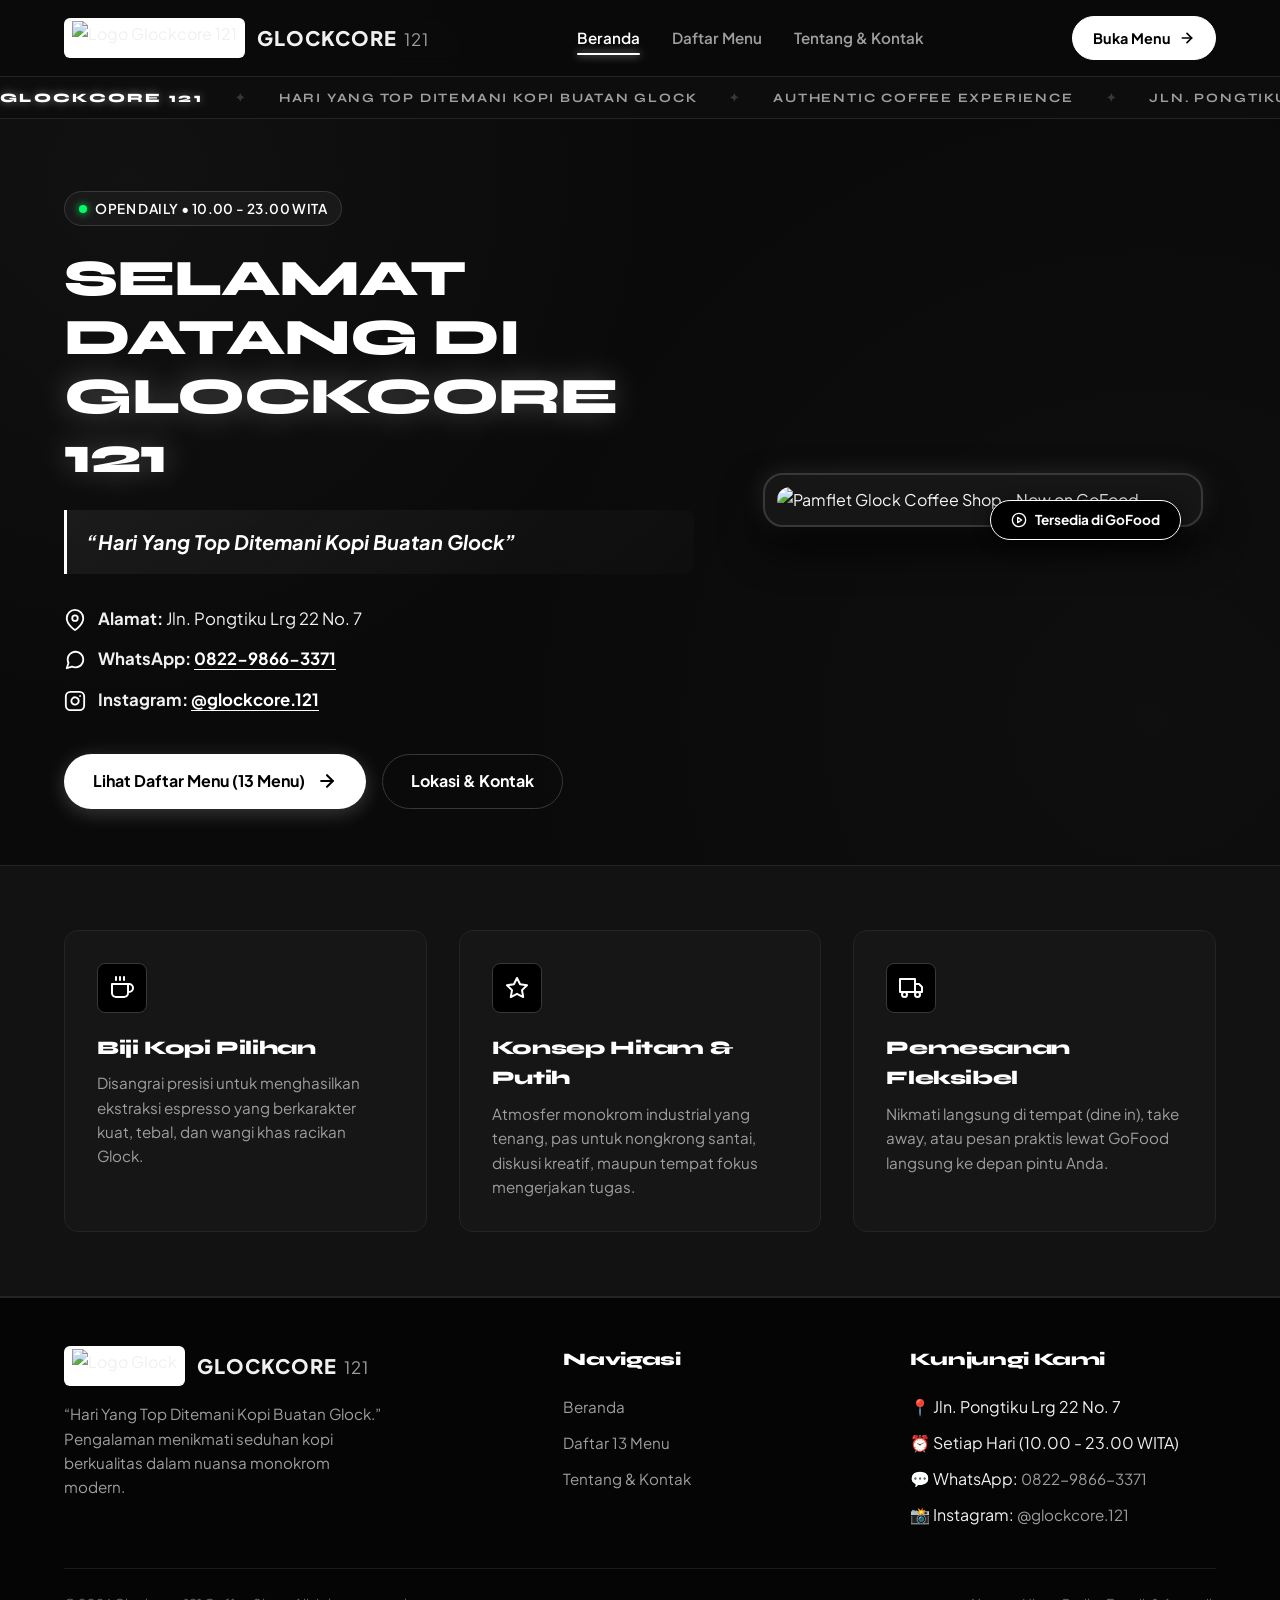
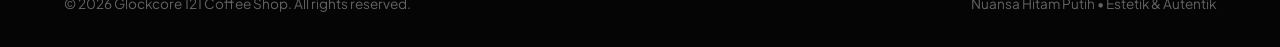
==== index.html @ 9e1b72fa "Ubah pesanan ke WhatsApp 082298663371 dan tambahkan fitur keranjang belanja interaktif" ====
<!DOCTYPE html>
<html lang="id">
<head>
  <meta charset="UTF-8">
  <meta name="viewport" content="width=device-width, initial-scale=1.0">
  <meta name="description" content="Glockcore 121 - Coffee Shop bernuansa hitam putih modern di Jln. Pongtiku Lrg 22 No. 7. Hari Yang Top Ditemani Kopi Buatan Glock.">
  <title>Glockcore 121 | Authentic Coffee Experience</title>
  <link rel="icon" type="image/jpeg" href="logo.jpeg">
  <link rel="stylesheet" href="style.css">
</head>
<body>

  <!-- Navigation Bar -->
  <header class="navbar">
    <div class="container nav-container">
      <a href="index.html" class="brand-wrapper">
        <img src="logo.jpeg" alt="Logo Glockcore 121" class="brand-logo">
        <span class="brand-title">GLOCKCORE <span>121</span></span>
      </a>

      <button class="mobile-toggle" aria-label="Toggle navigasi">☰</button>

      <ul class="nav-links">
        <li><a href="index.html" class="nav-link active">Beranda</a></li>
        <li><a href="menu.html" class="nav-link">Daftar Menu</a></li>
        <li><a href="contact.html" class="nav-link">Tentang & Kontak</a></li>
      </ul>

      <a href="menu.html" class="nav-cta">
        <span>Buka Menu</span>
        <svg width="16" height="16" viewBox="0 0 24 24" fill="none" stroke="currentColor" stroke-width="2.5" stroke-linecap="round" stroke-linejoin="round">
          <line x1="5" y1="12" x2="19" y2="12"></line>
          <polyline points="12 5 19 12 12 19"></polyline>
        </svg>
      </a>
    </div>
  </header>

  <!-- Running Ticker / Marquee Tulisan Berjalan Glockcore 121 -->
  <div class="marquee-banner" aria-label="Running Text Glockcore 121">
    <div class="marquee-track">
      <div class="marquee-group">
        <span class="marquee-brand">GLOCKCORE 121</span>
        <span class="marquee-dot">✦</span>
        <span>HARI YANG TOP DITEMANI KOPI BUATAN GLOCK</span>
        <span class="marquee-dot">✦</span>
        <span>AUTHENTIC COFFEE EXPERIENCE</span>
        <span class="marquee-dot">✦</span>
        <span>JLN. PONGTIKU LRG 22 NO. 7</span>
        <span class="marquee-dot">✦</span>
        <span class="marquee-brand">GLOCKCORE 121</span>
        <span class="marquee-dot">✦</span>
        <span>OPEN DAILY 10.00 - 23.00 WITA</span>
        <span class="marquee-dot">✦</span>
        <span>13 PILIHAN MENU ISTIMEWA</span>
        <span class="marquee-dot">✦</span>
        <span>ORDER VIA WHATSAPP 0822-9866-3371</span>
        <span class="marquee-dot">✦</span>
      </div>
      <div class="marquee-group" aria-hidden="true">
        <span class="marquee-brand">GLOCKCORE 121</span>
        <span class="marquee-dot">✦</span>
        <span>HARI YANG TOP DITEMANI KOPI BUATAN GLOCK</span>
        <span class="marquee-dot">✦</span>
        <span>ORDER VIA WHATSAPP 0822-9866-3371</span>
        <span class="marquee-dot">✦</span>
        <span>AUTHENTIC COFFEE EXPERIENCE</span>
        <span class="marquee-dot">✦</span>
        <span>JLN. PONGTIKU LRG 22 NO. 7</span>
        <span class="marquee-dot">✦</span>
        <span class="marquee-brand">GLOCKCORE 121</span>
        <span class="marquee-dot">✦</span>
        <span>OPEN DAILY 10.00 - 23.00 WITA</span>
        <span class="marquee-dot">✦</span>
        <span>13 PILIHAN MENU ISTIMEWA</span>
        <span class="marquee-dot">✦</span>
        <span>ORDER VIA WHATSAPP 0822-9866-3371</span>
        <span class="marquee-dot">✦</span>
      </div>
    </div>
  </div>

  <!-- Main Hero Section -->
  <main>
    <section class="hero">
      <div class="container hero-grid">
        
        <!-- Sisi Kiri: Sambutan, Slogan, Alamat, Kontak & Tombol ke Halaman 2 -->
        <div class="hero-content">
          <div class="badge-tag">
            <span class="dot"></span>
            <span>OPEN DAILY • 10.00 - 23.00 WITA</span>
          </div>

          <h1 class="hero-title">
            Selamat Datang di <br>
            <span class="highlight">GLOCKCORE 121</span>
          </h1>

          <div class="hero-slogan-box">
            <p class="hero-slogan">“Hari Yang Top Ditemani Kopi Buatan Glock”</p>
          </div>

          <div class="hero-meta">
            <!-- Alamat Glockcore 121 -->
            <div class="meta-item">
              <svg width="22" height="22" viewBox="0 0 24 24" fill="none" stroke="currentColor" stroke-width="2" stroke-linecap="round" stroke-linejoin="round">
                <path d="M21 10c0 7-9 13-9 13s-9-6-9-13a9 9 0 0 1 18 0z"></path>
                <circle cx="12" cy="10" r="3"></circle>
              </svg>
              <span><strong>Alamat:</strong> Jln. Pongtiku Lrg 22 No. 7</span>
            </div>

            <!-- WhatsApp Glockcore 121 -->
            <div class="meta-item">
              <svg width="22" height="22" viewBox="0 0 24 24" fill="none" stroke="currentColor" stroke-width="2" stroke-linecap="round" stroke-linejoin="round">
                <path d="M21 11.5a8.38 8.38 0 0 1-.9 3.8 8.5 8.5 0 0 1-7.6 4.7 8.38 8.38 0 0 1-3.8-.9L3 21l1.9-5.7a8.38 8.38 0 0 1-.9-3.8 8.5 8.5 0 0 1 4.7-7.6 8.38 8.38 0 0 1 3.8-.9h.5a8.48 8.48 0 0 1 8 8v.5z"></path>
              </svg>
              <span><strong>WhatsApp:</strong> <a href="https://wa.me/6282298663371" target="_blank" rel="noopener noreferrer" class="ig-link">0822-9866-3371</a></span>
            </div>

            <!-- Instagram Glockcore 121 -->
            <div class="meta-item">
              <svg width="22" height="22" viewBox="0 0 24 24" fill="none" stroke="currentColor" stroke-width="2" stroke-linecap="round" stroke-linejoin="round">
                <rect x="2" y="2" width="20" height="20" rx="5" ry="5"></rect>
                <path d="M16 11.37A4 4 0 1 1 12.63 8 4 4 0 0 1 16 11.37z"></path>
                <line x1="17.5" y1="6.5" x2="17.51" y2="6.5"></line>
              </svg>
              <span><strong>Instagram:</strong> <a href="https://www.instagram.com/glockcore.121" target="_blank" rel="noopener noreferrer" class="ig-link">@glockcore.121</a></span>
            </div>
          </div>

          <!-- Tombol Navigasi Langsung ke Halaman Kedua -->
          <div class="hero-actions">
            <a href="menu.html" class="btn btn-primary">
              <span>Lihat Daftar Menu (13 Menu)</span>
              <svg class="btn-icon" viewBox="0 0 24 24" fill="none" stroke="currentColor" stroke-width="2.5" stroke-linecap="round" stroke-linejoin="round">
                <line x1="5" y1="12" x2="19" y2="12"></line>
                <polyline points="12 5 19 12 12 19"></polyline>
              </svg>
            </a>

            <a href="contact.html" class="btn btn-outline">
              <span>Lokasi & Kontak</span>
            </a>
          </div>
        </div>

        <!-- Sisi Kanan: Pamflet Glock Coffee -->
        <div class="pamphlet-wrapper">
          <div class="pamphlet-frame">
            <img src="pamflet.jpeg" alt="Pamflet Glock Coffee Shop - Now on GoFood" class="pamphlet-img">
            <div class="pamphlet-badge">
              <svg width="16" height="16" viewBox="0 0 24 24" fill="none" stroke="currentColor" stroke-width="2" stroke-linecap="round" stroke-linejoin="round">
                <circle cx="12" cy="12" r="10"></circle>
                <polygon points="10 8 16 12 10 16 10 8"></polygon>
              </svg>
              <span>Tersedia di GoFood</span>
            </div>
          </div>
        </div>

      </div>
    </section>

    <!-- Section Keunggulan / Filosofi Singkat -->
    <section class="features-section">
      <div class="container">
        <div class="features-grid">
          
          <div class="feature-card">
            <div class="feature-icon">
              <svg width="24" height="24" viewBox="0 0 24 24" fill="none" stroke="currentColor" stroke-width="2" stroke-linecap="round" stroke-linejoin="round">
                <path d="M18 8h1a4 4 0 0 1 0 8h-1"></path>
                <path d="M2 8h16v9a4 4 0 0 1-4 4H6a4 4 0 0 1-4-4V8z"></path>
                <line x1="6" y1="1" x2="6" y2="4"></line>
                <line x1="10" y1="1" x2="10" y2="4"></line>
                <line x1="14" y1="1" x2="14" y2="4"></line>
              </svg>
            </div>
            <h3 class="feature-title">Biji Kopi Pilihan</h3>
            <p class="feature-desc">Disangrai presisi untuk menghasilkan ekstraksi espresso yang berkarakter kuat, tebal, dan wangi khas racikan Glock.</p>
          </div>

          <div class="feature-card">
            <div class="feature-icon">
              <svg width="24" height="24" viewBox="0 0 24 24" fill="none" stroke="currentColor" stroke-width="2" stroke-linecap="round" stroke-linejoin="round">
                <polygon points="12 2 15.09 8.26 22 9.27 17 14.14 18.18 21.02 12 17.77 5.82 21.02 7 14.14 2 9.27 8.91 8.26 12 2"></polygon>
              </svg>
            </div>
            <h3 class="feature-title">Konsep Hitam & Putih</h3>
            <p class="feature-desc">Atmosfer monokrom industrial yang tenang, pas untuk nongkrong santai, diskusi kreatif, maupun tempat fokus mengerjakan tugas.</p>
          </div>

          <div class="feature-card">
            <div class="feature-icon">
              <svg width="24" height="24" viewBox="0 0 24 24" fill="none" stroke="currentColor" stroke-width="2" stroke-linecap="round" stroke-linejoin="round">
                <rect x="1" y="3" width="15" height="13"></rect>
                <polygon points="16 8 20 8 23 11 23 16 16 16 16 8"></polygon>
                <circle cx="5.5" cy="18.5" r="2.5"></circle>
                <circle cx="18.5" cy="18.5" r="2.5"></circle>
              </svg>
            </div>
            <h3 class="feature-title">Pemesanan Fleksibel</h3>
            <p class="feature-desc">Nikmati langsung di tempat (dine in), take away, atau pesan praktis lewat GoFood langsung ke depan pintu Anda.</p>
          </div>

        </div>
      </div>
    </section>
  </main>

  <!-- Footer -->
  <footer class="footer">
    <div class="container">
      <div class="footer-top">
        <div class="footer-brand">
          <div class="brand-wrapper">
            <img src="logo.jpeg" alt="Logo Glock" class="brand-logo">
            <span class="brand-title">GLOCKCORE <span>121</span></span>
          </div>
          <p>“Hari Yang Top Ditemani Kopi Buatan Glock.” Pengalaman menikmati seduhan kopi berkualitas dalam nuansa monokrom modern.</p>
        </div>

        <div class="footer-col">
          <h4>Navigasi</h4>
          <ul>
            <li><a href="index.html">Beranda</a></li>
            <li><a href="menu.html">Daftar 13 Menu</a></li>
            <li><a href="contact.html">Tentang & Kontak</a></li>
          </ul>
        </div>

        <div class="footer-col">
          <h4>Kunjungi Kami</h4>
          <ul>
            <li>📍 Jln. Pongtiku Lrg 22 No. 7</li>
            <li>⏰ Setiap Hari (10.00 - 23.00 WITA)</li>
            <li>💬 WhatsApp: <a href="https://wa.me/6282298663371" target="_blank" rel="noopener noreferrer">0822-9866-3371</a></li>
            <li>📸 Instagram: <a href="https://www.instagram.com/glockcore.121" target="_blank" rel="noopener noreferrer">@glockcore.121</a></li>
          </ul>
        </div>
      </div>

      <div class="footer-bottom">
        <p>&copy; 2026 Glockcore 121 Coffee Shop. All rights reserved.</p>
        <p>Nuansa Hitam Putih • Estetik & Autentik</p>
      </div>
    </div>
  </footer>

  <!-- jQuery (CDN & Local Fallback) -->
  <script src="https://code.jquery.com/jquery-3.7.1.min.js"></script>
  <script>window.jQuery || document.write('<script src="jquery-3.7.1.min.js"><\/script>')</script>

  <!-- Main Custom Script -->
  <script src="script.js"></script>
</body>
</html>
---- style.css ----
/* =========================================================
   GLOCKCORE 121 - COFFEE SHOP
   Theme: Modern Black & White / Minimalist Streetwear Cafe
   ========================================================= */

@import url('https://fonts.googleapis.com/css2?family=Plus+Jakarta+Sans:wght@300;400;500;600;700;800&family=Syne:wght@700;800&display=swap');

:root {
  --bg-main: #0a0a0a;
  --bg-surface: #121212;
  --bg-card: #161616;
  --bg-card-hover: #1c1c1c;
  --border-subtle: #242424;
  --border-strong: #383838;
  --border-light: #ffffff;
  
  --text-pure: #ffffff;
  --text-high: #f0f0f0;
  --text-muted: #9e9e9e;
  --text-subtle: #636363;
  
  --white: #ffffff;
  --black: #000000;
  
  --font-display: 'Syne', sans-serif;
  --font-body: 'Plus Jakarta Sans', sans-serif;
  
  --radius-sm: 8px;
  --radius-md: 14px;
  --radius-lg: 20px;
  --radius-full: 9999px;
  
  --shadow-card: 0 10px 30px rgba(0, 0, 0, 0.6);
  --shadow-glow: 0 0 25px rgba(255, 255, 255, 0.12);
  --transition: all 0.3s cubic-bezier(0.16, 1, 0.3, 1);
}

/* Base Reset */
*, *::before, *::after {
  margin: 0;
  padding: 0;
  box-sizing: border-box;
}

html {
  scroll-behavior: smooth;
  font-size: 16px;
}

body {
  font-family: var(--font-body);
  background-color: var(--bg-main);
  color: var(--text-high);
  line-height: 1.6;
  overflow-x: hidden;
  background-image: 
    radial-gradient(circle at 10% 20%, rgba(255, 255, 255, 0.03) 0%, transparent 40%),
    radial-gradient(circle at 90% 80%, rgba(255, 255, 255, 0.02) 0%, transparent 50%);
  background-attachment: fixed;
  min-height: 100vh;
  display: flex;
  flex-direction: column;
}

/* Typography */
h1, h2, h3, h4, .brand-text {
  font-family: var(--font-display);
  font-weight: 800;
  letter-spacing: -0.02em;
  color: var(--text-pure);
}

a {
  color: inherit;
  text-decoration: none;
  transition: var(--transition);
}

img {
  max-width: 100%;
  height: auto;
  display: block;
}

/* Custom Scrollbar */
::-webkit-scrollbar {
  width: 8px;
}
::-webkit-scrollbar-track {
  background: var(--bg-main);
}
::-webkit-scrollbar-thumb {
  background: #333333;
  border-radius: 4px;
}
::-webkit-scrollbar-thumb:hover {
  background: #555555;
}

/* Layout Utilities */
.container {
  width: 100%;
  max-width: 1200px;
  margin: 0 auto;
  padding: 0 1.5rem;
}

/* Navigation Bar */
.navbar {
  position: sticky;
  top: 0;
  z-index: 1000;
  background: rgba(10, 10, 10, 0.92);
  backdrop-filter: blur(12px);
  -webkit-backdrop-filter: blur(12px);
  border-bottom: 1px solid var(--border-subtle);
  padding: 1rem 0;
  transition: var(--transition);
}

.navbar .nav-container {
  display: flex;
  align-items: center;
  justify-content: space-between;
}

.brand-wrapper {
  display: flex;
  align-items: center;
  gap: 0.75rem;
}

.brand-logo {
  height: 40px;
  width: auto;
  object-fit: contain;
  border-radius: 6px;
  background: #ffffff;
  padding: 3px 8px;
}

.brand-title {
  font-size: 1.25rem;
  font-weight: 800;
  letter-spacing: 0.05em;
  text-transform: uppercase;
}

.brand-title span {
  color: var(--text-muted);
  font-weight: 400;
  font-size: 0.85em;
  margin-left: 2px;
}

.nav-links {
  display: flex;
  align-items: center;
  gap: 2rem;
  list-style: none;
}

.nav-link {
  font-size: 0.95rem;
  font-weight: 600;
  color: var(--text-muted);
  position: relative;
  padding: 0.5rem 0;
}

.nav-link:hover,
.nav-link.active {
  color: var(--text-pure);
}

.nav-link.active::after,
.nav-link:hover::after {
  content: '';
  position: absolute;
  bottom: 0;
  left: 0;
  width: 100%;
  height: 2px;
  background: var(--white);
  border-radius: 2px;
  box-shadow: 0 0 8px rgba(255, 255, 255, 0.8);
}

.nav-cta {
  display: inline-flex;
  align-items: center;
  gap: 0.5rem;
  padding: 0.6rem 1.25rem;
  background: var(--white);
  color: var(--black);
  border-radius: var(--radius-full);
  font-weight: 700;
  font-size: 0.9rem;
  border: 1px solid var(--white);
  transition: var(--transition);
}

.nav-cta:hover {
  background: transparent;
  color: var(--white);
  box-shadow: var(--shadow-glow);
}

/* Mobile Toggle */
.mobile-toggle {
  display: none;
  background: transparent;
  border: 1px solid var(--border-strong);
  color: var(--white);
  font-size: 1.4rem;
  cursor: pointer;
  padding: 0.4rem 0.75rem;
  border-radius: var(--radius-sm);
  transition: var(--transition);
}

.mobile-toggle:hover {
  border-color: var(--white);
}

/* =========================================================
   TICKER / MARQUEE BANNER (Running Text Glockcore 121)
   ========================================================= */
.marquee-banner {
  width: 100%;
  overflow: hidden;
  background: #0d0d0d;
  border-bottom: 1px solid var(--border-subtle);
  padding: 0.65rem 0;
  user-select: none;
  position: relative;
  z-index: 50;
}

.marquee-track {
  display: flex;
  width: max-content;
  will-change: transform;
  animation: marqueeScroll 30s linear infinite;
}

.marquee-banner:hover .marquee-track {
  animation-play-state: paused;
}

.marquee-group {
  display: flex;
  align-items: center;
  gap: 2rem;
  padding-right: 2rem;
  font-family: var(--font-display);
  font-size: 0.8rem;
  font-weight: 700;
  letter-spacing: 0.14em;
  text-transform: uppercase;
  color: var(--text-muted);
  white-space: nowrap;
}

.marquee-brand {
  color: var(--white);
  font-weight: 800;
  letter-spacing: 0.18em;
  text-shadow: 0 0 10px rgba(255, 255, 255, 0.45);
}

.marquee-dot {
  color: var(--border-strong);
  font-size: 0.75rem;
}

@keyframes marqueeScroll {
  0% {
    transform: translateX(0);
  }
  100% {
    transform: translateX(-50%);
  }
}

/* Buttons */
.btn {
  display: inline-flex;
  align-items: center;
  justify-content: center;
  gap: 0.75rem;
  font-family: var(--font-body);
  font-weight: 700;
  font-size: 1rem;
  padding: 0.85rem 1.75rem;
  border-radius: var(--radius-full);
  cursor: pointer;
  transition: var(--transition);
  border: 1px solid transparent;
  text-decoration: none;
}

.btn-primary {
  background: var(--white);
  color: var(--black);
  box-shadow: 0 4px 20px rgba(255, 255, 255, 0.2);
}

.btn-primary:hover {
  background: #eaeaea;
  transform: translateY(-2px);
  box-shadow: 0 6px 25px rgba(255, 255, 255, 0.35);
}

.btn-outline {
  background: transparent;
  color: var(--white);
  border: 1px solid var(--border-strong);
}

.btn-outline:hover {
  border-color: var(--white);
  background: rgba(255, 255, 255, 0.06);
  transform: translateY(-2px);
}

.btn-icon {
  width: 20px;
  height: 20px;
  transition: transform 0.2s ease;
}

.btn:hover .btn-icon {
  transform: translateX(4px);
}

/* Hero Section (Page 1) */
.hero {
  padding: 4.5rem 0 3.5rem;
  position: relative;
}

.hero-grid {
  display: grid;
  grid-template-columns: 1.15fr 0.85fr;
  gap: 3.5rem;
  align-items: center;
}

.hero-content {
  display: flex;
  flex-direction: column;
  gap: 1.5rem;
}

.badge-tag {
  display: inline-flex;
  align-items: center;
  gap: 0.5rem;
  background: #191919;
  border: 1px solid var(--border-strong);
  color: var(--white);
  padding: 0.35rem 0.9rem;
  border-radius: var(--radius-full);
  font-size: 0.85rem;
  font-weight: 600;
  width: fit-content;
  letter-spacing: 0.03em;
}

.badge-tag .dot {
  width: 8px;
  height: 8px;
  background: #00ff66;
  border-radius: 50%;
  box-shadow: 0 0 8px #00ff66;
  display: inline-block;
}

.hero-title {
  font-size: clamp(2.3rem, 4vw, 3.4rem);
  line-height: 1.15;
  text-transform: uppercase;
}

.hero-title .highlight {
  color: var(--white);
  display: block;
  text-shadow: 0 0 30px rgba(255, 255, 255, 0.25);
}

.hero-slogan-box {
  background: linear-gradient(135deg, rgba(255,255,255,0.06) 0%, rgba(255,255,255,0.01) 100%);
  border-left: 3px solid var(--white);
  padding: 1rem 1.25rem;
  border-radius: 0 var(--radius-sm) var(--radius-sm) 0;
}

.hero-slogan {
  font-size: 1.25rem;
  font-weight: 700;
  color: var(--white);
  font-style: italic;
}

.hero-meta {
  display: flex;
  flex-direction: column;
  gap: 0.85rem;
  padding: 0.5rem 0;
}

.meta-item {
  display: flex;
  align-items: flex-start;
  gap: 0.75rem;
  color: var(--text-high);
  font-size: 1.05rem;
}

.meta-item svg {
  flex-shrink: 0;
  margin-top: 3px;
  color: var(--white);
}

.meta-item a.ig-link {
  color: var(--white);
  font-weight: 700;
  text-decoration: underline;
  text-underline-offset: 4px;
}

.meta-item a.ig-link:hover {
  color: #c9c9c9;
}

.hero-actions {
  display: flex;
  flex-wrap: wrap;
  gap: 1rem;
  margin-top: 0.5rem;
}

/* Pamphlet Card (Right Side) */
.pamphlet-wrapper {
  position: relative;
  display: flex;
  justify-content: center;
}

.pamphlet-frame {
  position: relative;
  background: var(--bg-card);
  border: 2px solid var(--border-strong);
  border-radius: var(--radius-lg);
  padding: 0.75rem;
  box-shadow: 0 20px 40px rgba(0, 0, 0, 0.8), var(--shadow-glow);
  transition: var(--transition);
  max-width: 440px;
  width: 100%;
}

.pamphlet-frame:hover {
  border-color: var(--white);
  transform: translateY(-5px);
}

.pamphlet-img {
  width: 100%;
  height: auto;
  border-radius: calc(var(--radius-lg) - 6px);
  object-fit: cover;
  filter: contrast(1.05);
}

.pamphlet-badge {
  position: absolute;
  bottom: -15px;
  right: 20px;
  background: var(--black);
  border: 1px solid var(--white);
  color: var(--white);
  padding: 0.5rem 1.25rem;
  border-radius: var(--radius-full);
  font-size: 0.85rem;
  font-weight: 700;
  display: flex;
  align-items: center;
  gap: 0.5rem;
  box-shadow: 0 4px 15px rgba(0,0,0,0.7);
}

/* Features Highlight Section */
.features-section {
  padding: 4rem 0;
  border-top: 1px solid var(--border-subtle);
  border-bottom: 1px solid var(--border-subtle);
  background: var(--bg-surface);
}

.features-grid {
  display: grid;
  grid-template-columns: repeat(3, 1fr);
  gap: 2rem;
}

.feature-card {
  background: var(--bg-card);
  border: 1px solid var(--border-subtle);
  border-radius: var(--radius-md);
  padding: 2rem;
  transition: var(--transition);
}

.feature-card:hover {
  border-color: var(--border-strong);
  transform: translateY(-4px);
  box-shadow: var(--shadow-card);
}

.feature-icon {
  width: 50px;
  height: 50px;
  background: var(--black);
  border: 1px solid var(--border-strong);
  border-radius: var(--radius-sm);
  display: flex;
  align-items: center;
  justify-content: center;
  margin-bottom: 1.25rem;
  color: var(--white);
}

.feature-title {
  font-size: 1.2rem;
  margin-bottom: 0.5rem;
}

.feature-desc {
  color: var(--text-muted);
  font-size: 0.95rem;
}

/* =========================================================
   PAGE 2: MENU PAGE STYLES
   ========================================================= */

.page-header {
  padding: 3.5rem 0 2rem;
  text-align: center;
  background: radial-gradient(ellipse at center, rgba(255,255,255,0.05) 0%, transparent 70%);
}

.page-header-title {
  font-size: clamp(2rem, 3.5vw, 3rem);
  text-transform: uppercase;
  margin-bottom: 0.75rem;
}

.page-header-subtitle {
  color: var(--text-muted);
  font-size: 1.1rem;
  max-width: 600px;
  margin: 0 auto;
}

/* Filter Buttons */
.filter-wrapper {
  display: flex;
  justify-content: center;
  flex-wrap: wrap;
  gap: 0.75rem;
  margin: 2rem 0 3rem;
}

.filter-btn {
  background: var(--bg-surface);
  border: 1px solid var(--border-subtle);
  color: var(--text-muted);
  font-family: var(--font-body);
  font-weight: 600;
  font-size: 0.9rem;
  padding: 0.55rem 1.4rem;
  border-radius: var(--radius-full);
  cursor: pointer;
  transition: var(--transition);
}

.filter-btn:hover,
.filter-btn.active {
  background: var(--white);
  color: var(--black);
  border-color: var(--white);
  box-shadow: 0 0 15px rgba(255, 255, 255, 0.2);
}

/* Menu Grid */
.menu-grid {
  display: grid;
  grid-template-columns: repeat(auto-fill, minmax(280px, 1fr));
  gap: 2rem;
  margin-bottom: 4rem;
}

/* Individual Menu Frame (Bingkai) */
.menu-frame {
  background: var(--bg-card);
  border: 1px solid var(--border-subtle);
  border-radius: var(--radius-md);
  overflow: hidden;
  display: flex;
  flex-direction: column;
  box-shadow: var(--shadow-card);
  transition: var(--transition);
  position: relative;
}

.menu-frame:hover {
  border-color: var(--white);
  transform: translateY(-6px);
  box-shadow: 0 15px 35px rgba(0, 0, 0, 0.7), 0 0 20px rgba(255, 255, 255, 0.08);
}

.menu-img-wrap {
  width: 100%;
  height: 250px;
  overflow: hidden;
  background: #0f0f0f;
  position: relative;
  border-bottom: 1px solid var(--border-subtle);
}

.menu-img {
  width: 100%;
  height: 100%;
  object-fit: cover;
  transition: transform 0.5s ease;
}

.menu-frame:hover .menu-img {
  transform: scale(1.08);
}

.menu-category-tag {
  position: absolute;
  top: 12px;
  left: 12px;
  background: rgba(0, 0, 0, 0.85);
  backdrop-filter: blur(6px);
  border: 1px solid var(--border-strong);
  color: var(--text-pure);
  font-size: 0.75rem;
  font-weight: 700;
  text-transform: uppercase;
  letter-spacing: 0.05em;
  padding: 0.3rem 0.75rem;
  border-radius: var(--radius-full);
}

.menu-body {
  padding: 1.25rem;
  display: flex;
  flex-direction: column;
  flex-grow: 1;
}

.menu-head {
  display: flex;
  align-items: center;
  justify-content: space-between;
  gap: 0.6rem;
  margin-bottom: 0.75rem;
  flex-wrap: wrap; /* Mencegah harga terpotong jika nama menu panjang */
}

.menu-name {
  font-size: 1.15rem;
  line-height: 1.3;
  color: var(--white);
  flex: 1 1 auto;
  min-width: 0;
  word-break: break-word;
}

.menu-price {
  font-family: var(--font-display);
  font-size: 1rem;
  font-weight: 800;
  color: var(--white);
  background: #202020;
  padding: 0.3rem 0.7rem;
  border-radius: var(--radius-sm);
  border: 1px solid var(--border-strong);
  white-space: nowrap;
  flex-shrink: 0;
  letter-spacing: 0.02em;
}

.menu-caption {
  color: var(--text-muted);
  font-size: 0.9rem;
  line-height: 1.5;
  margin-bottom: 1.25rem;
  flex-grow: 1;
}

.menu-footer {
  margin-top: auto;
}

/* Order Item Button (Instagram) */
.btn-order-item {
  width: 100%;
  padding: 0.7rem 1rem;
  background: #181818;
  color: var(--white);
  border: 1px solid var(--border-strong);
  border-radius: var(--radius-sm);
  font-weight: 600;
  font-size: 0.9rem;
  display: flex;
  align-items: center;
  justify-content: center;
  gap: 0.5rem;
  cursor: pointer;
  transition: var(--transition);
  text-decoration: none;
  box-sizing: border-box;
}

.btn-order-item svg {
  flex-shrink: 0;
  color: var(--white);
  transition: transform 0.2s ease;
}

.btn-order-item:hover {
  background: var(--white);
  color: var(--black);
  border-color: var(--white);
}

.btn-order-item:hover svg {
  color: var(--black);
  transform: scale(1.1);
}

/* Page Navigation Banner */
.page-nav-banner {
  background: var(--bg-surface);
  border: 1px solid var(--border-subtle);
  border-radius: var(--radius-lg);
  padding: 2.5rem;
  margin-bottom: 4rem;
  display: flex;
  align-items: center;
  justify-content: space-between;
  flex-wrap: wrap;
  gap: 1.5rem;
}

.page-nav-text h3 {
  font-size: 1.5rem;
  margin-bottom: 0.35rem;
}

.page-nav-text p {
  color: var(--text-muted);
}

.page-nav-buttons {
  display: flex;
  gap: 1rem;
  flex-wrap: wrap;
}

/* =========================================================
   PAGE 3: CONTACT & LOCATION STYLES
   ========================================================= */

.contact-grid {
  display: grid;
  grid-template-columns: 1fr 1fr;
  gap: 2.5rem;
  margin-bottom: 4rem;
}

.info-card {
  background: var(--bg-card);
  border: 1px solid var(--border-subtle);
  border-radius: var(--radius-md);
  padding: 2rem;
  box-shadow: var(--shadow-card);
}

.info-header {
  display: flex;
  align-items: center;
  gap: 1rem;
  margin-bottom: 1.5rem;
  padding-bottom: 1rem;
  border-bottom: 1px solid var(--border-subtle);
}

.info-header-icon {
  width: 44px;
  height: 44px;
  border-radius: 50%;
  background: #202020;
  border: 1px solid var(--border-strong);
  display: flex;
  align-items: center;
  justify-content: center;
  color: var(--white);
}

.info-title {
  font-size: 1.35rem;
}

.detail-row {
  display: flex;
  align-items: flex-start;
  gap: 1rem;
  margin-bottom: 1.25rem;
}

.detail-icon {
  color: var(--white);
  margin-top: 3px;
  flex-shrink: 0;
}

.detail-text h4 {
  font-size: 1rem;
  margin-bottom: 0.2rem;
}

.detail-text p {
  color: var(--text-muted);
  font-size: 0.95rem;
}

/* Maps Frame */
.maps-container {
  border-radius: var(--radius-md);
  overflow: hidden;
  border: 1px solid var(--border-strong);
  margin-top: 1.25rem;
  height: 280px;
}

.maps-container iframe {
  width: 100%;
  height: 100%;
  border: none;
  filter: grayscale(1) invert(0.92) contrast(1.2);
}

/* Order Channels Box */
.order-channel-box {
  display: grid;
  grid-template-columns: 1fr 1fr;
  gap: 1rem;
  margin-top: 1.5rem;
}

.channel-btn {
  display: flex;
  flex-direction: column;
  align-items: center;
  justify-content: center;
  text-align: center;
  padding: 1.5rem 1rem;
  background: #1c1c1c;
  border: 1px solid var(--border-subtle);
  border-radius: var(--radius-md);
  transition: var(--transition);
  text-decoration: none;
}

.channel-btn:hover {
  border-color: var(--white);
  background: #252525;
  transform: translateY(-3px);
}

.channel-icon {
  font-size: 1.8rem;
  margin-bottom: 0.5rem;
  display: flex;
  align-items: center;
  justify-content: center;
}

.channel-title {
  font-weight: 700;
  font-size: 1rem;
  color: var(--white);
}

.channel-sub {
  font-size: 0.8rem;
  color: var(--text-muted);
}

/* Footer */
.footer {
  margin-top: auto;
  background: #050505;
  border-top: 1px solid var(--border-subtle);
  padding: 3rem 0 2rem;
}

.footer-top {
  display: grid;
  grid-template-columns: 1.5fr 1fr 1fr;
  gap: 2.5rem;
  margin-bottom: 2.5rem;
}

.footer-brand p {
  color: var(--text-muted);
  font-size: 0.95rem;
  margin-top: 1rem;
  max-width: 320px;
}

.footer-col h4 {
  font-size: 1.1rem;
  margin-bottom: 1.25rem;
  color: var(--white);
}

.footer-col ul {
  list-style: none;
  display: flex;
  flex-direction: column;
  gap: 0.65rem;
}

.footer-col ul a {
  color: var(--text-muted);
  font-size: 0.95rem;
}

.footer-col ul a:hover {
  color: var(--white);
}

.footer-bottom {
  padding-top: 1.5rem;
  border-top: 1px solid #1a1a1a;
  display: flex;
  align-items: center;
  justify-content: space-between;
  flex-wrap: wrap;
  gap: 1rem;
  color: var(--text-subtle);
  font-size: 0.85rem;
}

/* Responsive Media Queries */
@media (max-width: 992px) {
  .hero-grid {
    grid-template-columns: 1fr;
    gap: 3rem;
  }
  
  .pamphlet-wrapper {
    order: 2;
  }
  
  .contact-grid {
    grid-template-columns: 1fr;
  }
  
  .features-grid {
    grid-template-columns: 1fr;
  }
  
  .footer-top {
    grid-template-columns: 1fr;
  }
}

@media (max-width: 768px) {
  .mobile-toggle {
    display: block;
  }
  
  .nav-links {
    position: absolute;
    top: 100%;
    left: 0;
    width: 100%;
    background: #0d0d0d;
    border-bottom: 1px solid var(--border-strong);
    flex-direction: column;
    padding: 1.5rem;
    gap: 1rem;
    display: none;
  }
  
  .nav-links.open {
    display: flex;
  }
  
  .nav-cta {
    display: none;
  }
  
  .order-channel-box {
    grid-template-columns: 1fr;
  }
  
  .page-nav-banner {
    flex-direction: column;
    align-items: flex-start;
  }

  .marquee-banner {
    padding: 0.5rem 0;
  }

  .marquee-group {
    font-size: 0.72rem;
    gap: 1.5rem;
    padding-right: 1.5rem;
  }
}

/* =========================================================
   CART & WHATSAPP FLOATING SYSTEM
   ========================================================= */
.nav-cart-btn {
  display: inline-flex;
  align-items: center;
  gap: 0.5rem;
  padding: 0.55rem 1.1rem;
  background: #1e1e1e;
  color: var(--white);
  border: 1px solid var(--border-strong);
  border-radius: var(--radius-full);
  font-weight: 700;
  font-size: 0.88rem;
  cursor: pointer;
  transition: var(--transition);
  position: relative;
}

.nav-cart-btn:hover {
  background: var(--white);
  color: var(--black);
  border-color: var(--white);
}

.nav-cart-btn:hover .cart-badge {
  background: var(--black);
  color: var(--white);
}

.cart-badge {
  background: #25d366;
  color: #000;
  font-size: 0.72rem;
  font-weight: 800;
  min-width: 20px;
  height: 20px;
  border-radius: 9999px;
  display: inline-flex;
  align-items: center;
  justify-content: center;
  padding: 0 5px;
  line-height: 1;
  transition: var(--transition);
}

/* Floating Cart Toggle Button */
.floating-cart-toggle {
  position: fixed;
  bottom: 1.75rem;
  right: 1.75rem;
  background: #25d366;
  color: #000000;
  border: none;
  border-radius: var(--radius-full);
  padding: 0.85rem 1.35rem;
  font-family: var(--font-body);
  font-weight: 800;
  font-size: 0.92rem;
  display: inline-flex;
  align-items: center;
  gap: 0.65rem;
  cursor: pointer;
  box-shadow: 0 10px 30px rgba(37, 211, 102, 0.45);
  z-index: 999;
  transition: transform 0.25s ease, box-shadow 0.25s ease;
}

.floating-cart-toggle:hover {
  transform: translateY(-3px) scale(1.03);
  box-shadow: 0 14px 35px rgba(37, 211, 102, 0.6);
}

.floating-cart-toggle .cart-badge {
  background: #000000;
  color: #ffffff;
}

/* Cart Overlay & Drawer */
.cart-overlay {
  position: fixed;
  top: 0;
  left: 0;
  width: 100vw;
  height: 100vh;
  background: rgba(0, 0, 0, 0.75);
  backdrop-filter: blur(5px);
  z-index: 1000;
  opacity: 0;
  visibility: hidden;
  transition: opacity 0.3s ease, visibility 0.3s ease;
}

.cart-overlay.active {
  opacity: 1;
  visibility: visible;
}

.cart-drawer {
  position: fixed;
  top: 0;
  right: -100%;
  width: 100%;
  max-width: 440px;
  height: 100vh;
  background: #111111;
  border-left: 1px solid var(--border-strong);
  z-index: 1001;
  display: flex;
  flex-direction: column;
  box-shadow: -15px 0 45px rgba(0, 0, 0, 0.8);
  transition: right 0.35s cubic-bezier(0.16, 1, 0.3, 1);
}

.cart-drawer.active {
  right: 0;
}

.cart-header {
  padding: 1.25rem 1.5rem;
  border-bottom: 1px solid var(--border-subtle);
  display: flex;
  align-items: center;
  justify-content: space-between;
  background: #141414;
}

.cart-title {
  font-family: var(--font-display);
  font-size: 1.25rem;
  display: flex;
  align-items: center;
  gap: 0.6rem;
  color: var(--white);
}

.cart-close-btn {
  background: transparent;
  border: 1px solid var(--border-strong);
  color: var(--text-muted);
  width: 34px;
  height: 34px;
  border-radius: var(--radius-full);
  display: flex;
  align-items: center;
  justify-content: center;
  cursor: pointer;
  font-size: 1rem;
  transition: var(--transition);
}

.cart-close-btn:hover {
  color: var(--white);
  border-color: var(--white);
  transform: rotate(90deg);
}

.cart-items-body {
  flex: 1;
  overflow-y: auto;
  padding: 1.25rem 1.5rem;
  display: flex;
  flex-direction: column;
  gap: 1rem;
}

.cart-empty-state {
  text-align: center;
  margin: auto 0;
  color: var(--text-muted);
  padding: 2rem 1rem;
}

.cart-empty-state svg {
  margin-bottom: 1rem;
  opacity: 0.4;
}

.cart-item {
  display: flex;
  align-items: center;
  gap: 0.85rem;
  padding: 0.85rem;
  background: #181818;
  border: 1px solid var(--border-subtle);
  border-radius: var(--radius-md);
  transition: var(--transition);
}

.cart-item:hover {
  border-color: var(--border-strong);
}

.cart-item-img {
  width: 58px;
  height: 58px;
  object-fit: cover;
  border-radius: var(--radius-sm);
  background: #222;
  flex-shrink: 0;
}

.cart-item-info {
  flex: 1;
  min-width: 0;
}

.cart-item-name {
  font-weight: 700;
  font-size: 0.9rem;
  color: var(--white);
  white-space: nowrap;
  overflow: hidden;
  text-overflow: ellipsis;
  margin-bottom: 0.2rem;
}

.cart-item-price {
  font-size: 0.82rem;
  color: #25d366;
  font-weight: 600;
}

.cart-qty-ctrl {
  display: inline-flex;
  align-items: center;
  background: #0d0d0d;
  border: 1px solid var(--border-strong);
  border-radius: var(--radius-sm);
  overflow: hidden;
}

.cart-qty-btn {
  background: transparent;
  border: none;
  color: var(--white);
  width: 26px;
  height: 26px;
  font-weight: 700;
  cursor: pointer;
  display: flex;
  align-items: center;
  justify-content: center;
  transition: background 0.2s;
}

.cart-qty-btn:hover {
  background: #2a2a2a;
}

.cart-qty-val {
  padding: 0 0.5rem;
  font-size: 0.82rem;
  font-weight: 700;
  min-width: 24px;
  text-align: center;
}

.cart-item-remove {
  background: transparent;
  border: none;
  color: var(--text-subtle);
  cursor: pointer;
  padding: 0.3rem;
  display: flex;
  align-items: center;
  justify-content: center;
  transition: color 0.2s;
}

.cart-item-remove:hover {
  color: #ff5252;
}

.cart-footer {
  padding: 1.25rem 1.5rem;
  border-top: 1px solid var(--border-subtle);
  background: #141414;
}

.cart-notes-input {
  width: 100%;
  background: #0c0c0c;
  border: 1px solid var(--border-subtle);
  border-radius: var(--radius-sm);
  padding: 0.6rem 0.8rem;
  color: var(--white);
  font-family: var(--font-body);
  font-size: 0.85rem;
  margin-bottom: 1rem;
  outline: none;
  box-sizing: border-box;
}

.cart-notes-input:focus {
  border-color: #25d366;
}

.cart-subtotal-row {
  display: flex;
  justify-content: space-between;
  align-items: center;
  margin-bottom: 1rem;
  font-size: 1rem;
}

.cart-total-price {
  font-family: var(--font-display);
  font-size: 1.35rem;
  font-weight: 800;
  color: #25d366;
}

.btn-checkout-wa {
  width: 100%;
  padding: 0.85rem 1rem;
  background: #25d366;
  color: #000000;
  border: none;
  border-radius: var(--radius-md);
  font-weight: 800;
  font-size: 0.95rem;
  display: flex;
  align-items: center;
  justify-content: center;
  gap: 0.6rem;
  cursor: pointer;
  transition: var(--transition);
  box-shadow: 0 8px 24px rgba(37, 211, 102, 0.35);
}

.btn-checkout-wa:hover:not(:disabled) {
  background: #22bf5b;
  transform: translateY(-2px);
  box-shadow: 0 12px 28px rgba(37, 211, 102, 0.5);
}

.btn-checkout-wa:disabled {
  background: #333333;
  color: #777777;
  cursor: not-allowed;
  box-shadow: none;
}

/* Toast Notification */
.toast-msg {
  position: fixed;
  bottom: 2rem;
  left: 50%;
  transform: translateX(-50%) translateY(100px);
  background: #181818;
  color: var(--white);
  border: 1px solid #25d366;
  padding: 0.75rem 1.4rem;
  border-radius: var(--radius-full);
  font-size: 0.9rem;
  font-weight: 600;
  display: flex;
  align-items: center;
  gap: 0.6rem;
  box-shadow: 0 10px 30px rgba(0, 0, 0, 0.8);
  z-index: 2000;
  opacity: 0;
  pointer-events: none;
  transition: transform 0.3s cubic-bezier(0.16, 1, 0.3, 1), opacity 0.3s;
}

.toast-msg.show {
  transform: translateX(-50%) translateY(0);
  opacity: 1;
}

/* Action Button Group on Menu Cards */
.menu-action-group {
  display: grid;
  grid-template-columns: 1fr 1fr;
  gap: 0.5rem;
}

.btn-add-cart {
  width: 100%;
  padding: 0.7rem 0.6rem;
  background: #181818;
  color: var(--white);
  border: 1px solid var(--border-strong);
  border-radius: var(--radius-sm);
  font-weight: 700;
  font-size: 0.85rem;
  display: flex;
  align-items: center;
  justify-content: center;
  gap: 0.4rem;
  cursor: pointer;
  transition: var(--transition);
}

.btn-add-cart:hover {
  background: #25d366;
  color: #000000;
  border-color: #25d366;
}

.btn-order-wa {
  width: 100%;
  padding: 0.7rem 0.6rem;
  background: #142a1d;
  color: #25d366;
  border: 1px solid rgba(37, 211, 102, 0.4);
  border-radius: var(--radius-sm);
  font-weight: 700;
  font-size: 0.85rem;
  display: flex;
  align-items: center;
  justify-content: center;
  gap: 0.4rem;
  cursor: pointer;
  transition: var(--transition);
  text-decoration: none;
  box-sizing: border-box;
}

.btn-order-wa:hover {
  background: #25d366;
  color: #000000;
  border-color: #25d366;
}

.btn-order-wa svg,
.btn-add-cart svg {
  flex-shrink: 0;
}
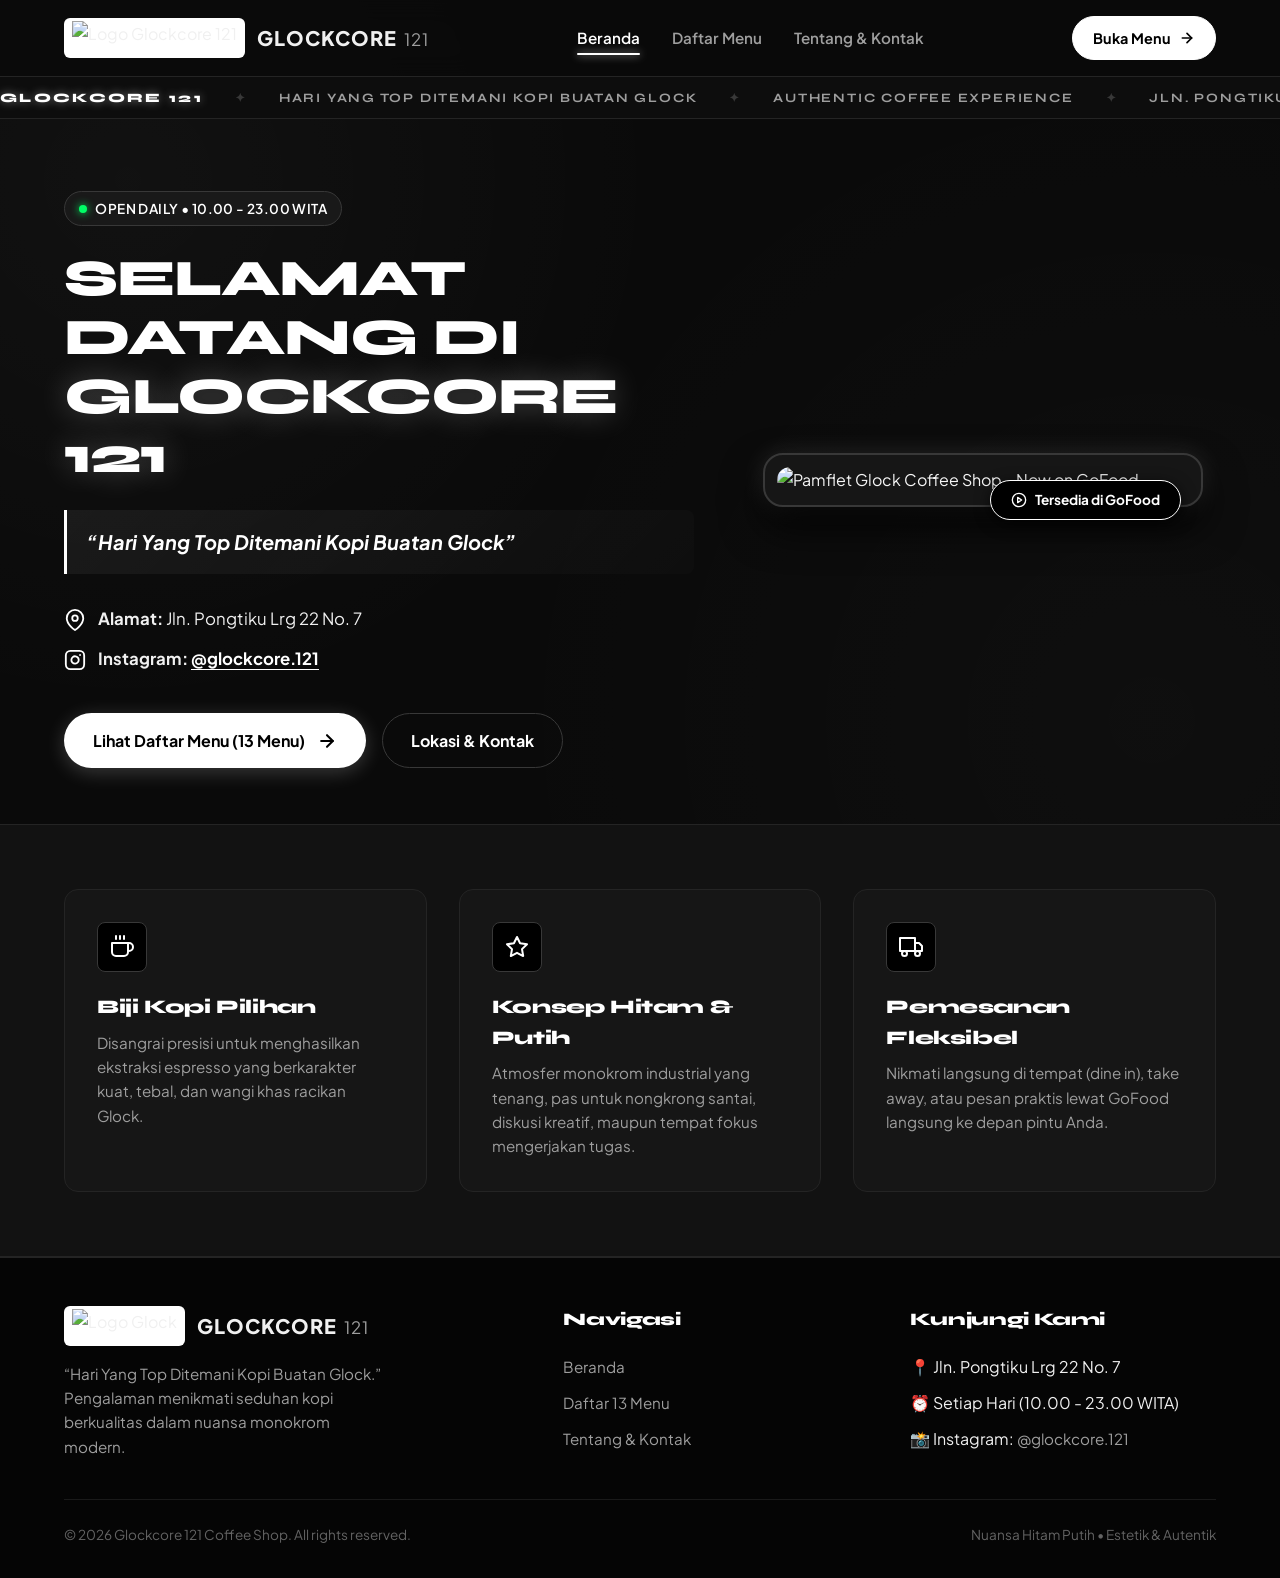
==== commit a9558147: "feat: integrasi database MySQL, backend PHP, form kontak, dan fitur pesan via WhatsApp" ====
--- a/index.html
+++ b/index.html
@@ -54,7 +54,7 @@
         <span class="marquee-dot">✦</span>
         <span>13 PILIHAN MENU ISTIMEWA</span>
         <span class="marquee-dot">✦</span>
-        <span>ORDER VIA WHATSAPP 0822-9866-3371</span>
+        <span>ORDER VIA INSTAGRAM @GLOCKCORE.121</span>
         <span class="marquee-dot">✦</span>
       </div>
       <div class="marquee-group" aria-hidden="true">
@@ -62,8 +62,6 @@
         <span class="marquee-dot">✦</span>
         <span>HARI YANG TOP DITEMANI KOPI BUATAN GLOCK</span>
         <span class="marquee-dot">✦</span>
-        <span>ORDER VIA WHATSAPP 0822-9866-3371</span>
-        <span class="marquee-dot">✦</span>
         <span>AUTHENTIC COFFEE EXPERIENCE</span>
         <span class="marquee-dot">✦</span>
         <span>JLN. PONGTIKU LRG 22 NO. 7</span>
@@ -74,7 +72,7 @@
         <span class="marquee-dot">✦</span>
         <span>13 PILIHAN MENU ISTIMEWA</span>
         <span class="marquee-dot">✦</span>
-        <span>ORDER VIA WHATSAPP 0822-9866-3371</span>
+        <span>ORDER VIA INSTAGRAM @GLOCKCORE.121</span>
         <span class="marquee-dot">✦</span>
       </div>
     </div>
@@ -85,7 +83,7 @@
     <section class="hero">
       <div class="container hero-grid">
         
-        <!-- Sisi Kiri: Sambutan, Slogan, Alamat, Kontak & Tombol ke Halaman 2 -->
+        <!-- Sisi Kiri: Sambutan, Slogan, Alamat, Instagram & Tombol ke Halaman 2 -->
         <div class="hero-content">
           <div class="badge-tag">
             <span class="dot"></span>
@@ -109,14 +107,6 @@
                 <circle cx="12" cy="10" r="3"></circle>
               </svg>
               <span><strong>Alamat:</strong> Jln. Pongtiku Lrg 22 No. 7</span>
-            </div>
-
-            <!-- WhatsApp Glockcore 121 -->
-            <div class="meta-item">
-              <svg width="22" height="22" viewBox="0 0 24 24" fill="none" stroke="currentColor" stroke-width="2" stroke-linecap="round" stroke-linejoin="round">
-                <path d="M21 11.5a8.38 8.38 0 0 1-.9 3.8 8.5 8.5 0 0 1-7.6 4.7 8.38 8.38 0 0 1-3.8-.9L3 21l1.9-5.7a8.38 8.38 0 0 1-.9-3.8 8.5 8.5 0 0 1 4.7-7.6 8.38 8.38 0 0 1 3.8-.9h.5a8.48 8.48 0 0 1 8 8v.5z"></path>
-              </svg>
-              <span><strong>WhatsApp:</strong> <a href="https://wa.me/6282298663371" target="_blank" rel="noopener noreferrer" class="ig-link">0822-9866-3371</a></span>
             </div>
 
             <!-- Instagram Glockcore 121 -->
@@ -236,7 +226,6 @@
           <ul>
             <li>📍 Jln. Pongtiku Lrg 22 No. 7</li>
             <li>⏰ Setiap Hari (10.00 - 23.00 WITA)</li>
-            <li>💬 WhatsApp: <a href="https://wa.me/6282298663371" target="_blank" rel="noopener noreferrer">0822-9866-3371</a></li>
             <li>📸 Instagram: <a href="https://www.instagram.com/glockcore.121" target="_blank" rel="noopener noreferrer">@glockcore.121</a></li>
           </ul>
         </div>
--- a/style.css
+++ b/style.css
@@ -1031,436 +1031,3 @@
   }
 }
 
-/* =========================================================
-   CART & WHATSAPP FLOATING SYSTEM
-   ========================================================= */
-.nav-cart-btn {
-  display: inline-flex;
-  align-items: center;
-  gap: 0.5rem;
-  padding: 0.55rem 1.1rem;
-  background: #1e1e1e;
-  color: var(--white);
-  border: 1px solid var(--border-strong);
-  border-radius: var(--radius-full);
-  font-weight: 700;
-  font-size: 0.88rem;
-  cursor: pointer;
-  transition: var(--transition);
-  position: relative;
-}
-
-.nav-cart-btn:hover {
-  background: var(--white);
-  color: var(--black);
-  border-color: var(--white);
-}
-
-.nav-cart-btn:hover .cart-badge {
-  background: var(--black);
-  color: var(--white);
-}
-
-.cart-badge {
-  background: #25d366;
-  color: #000;
-  font-size: 0.72rem;
-  font-weight: 800;
-  min-width: 20px;
-  height: 20px;
-  border-radius: 9999px;
-  display: inline-flex;
-  align-items: center;
-  justify-content: center;
-  padding: 0 5px;
-  line-height: 1;
-  transition: var(--transition);
-}
-
-/* Floating Cart Toggle Button */
-.floating-cart-toggle {
-  position: fixed;
-  bottom: 1.75rem;
-  right: 1.75rem;
-  background: #25d366;
-  color: #000000;
-  border: none;
-  border-radius: var(--radius-full);
-  padding: 0.85rem 1.35rem;
-  font-family: var(--font-body);
-  font-weight: 800;
-  font-size: 0.92rem;
-  display: inline-flex;
-  align-items: center;
-  gap: 0.65rem;
-  cursor: pointer;
-  box-shadow: 0 10px 30px rgba(37, 211, 102, 0.45);
-  z-index: 999;
-  transition: transform 0.25s ease, box-shadow 0.25s ease;
-}
-
-.floating-cart-toggle:hover {
-  transform: translateY(-3px) scale(1.03);
-  box-shadow: 0 14px 35px rgba(37, 211, 102, 0.6);
-}
-
-.floating-cart-toggle .cart-badge {
-  background: #000000;
-  color: #ffffff;
-}
-
-/* Cart Overlay & Drawer */
-.cart-overlay {
-  position: fixed;
-  top: 0;
-  left: 0;
-  width: 100vw;
-  height: 100vh;
-  background: rgba(0, 0, 0, 0.75);
-  backdrop-filter: blur(5px);
-  z-index: 1000;
-  opacity: 0;
-  visibility: hidden;
-  transition: opacity 0.3s ease, visibility 0.3s ease;
-}
-
-.cart-overlay.active {
-  opacity: 1;
-  visibility: visible;
-}
-
-.cart-drawer {
-  position: fixed;
-  top: 0;
-  right: -100%;
-  width: 100%;
-  max-width: 440px;
-  height: 100vh;
-  background: #111111;
-  border-left: 1px solid var(--border-strong);
-  z-index: 1001;
-  display: flex;
-  flex-direction: column;
-  box-shadow: -15px 0 45px rgba(0, 0, 0, 0.8);
-  transition: right 0.35s cubic-bezier(0.16, 1, 0.3, 1);
-}
-
-.cart-drawer.active {
-  right: 0;
-}
-
-.cart-header {
-  padding: 1.25rem 1.5rem;
-  border-bottom: 1px solid var(--border-subtle);
-  display: flex;
-  align-items: center;
-  justify-content: space-between;
-  background: #141414;
-}
-
-.cart-title {
-  font-family: var(--font-display);
-  font-size: 1.25rem;
-  display: flex;
-  align-items: center;
-  gap: 0.6rem;
-  color: var(--white);
-}
-
-.cart-close-btn {
-  background: transparent;
-  border: 1px solid var(--border-strong);
-  color: var(--text-muted);
-  width: 34px;
-  height: 34px;
-  border-radius: var(--radius-full);
-  display: flex;
-  align-items: center;
-  justify-content: center;
-  cursor: pointer;
-  font-size: 1rem;
-  transition: var(--transition);
-}
-
-.cart-close-btn:hover {
-  color: var(--white);
-  border-color: var(--white);
-  transform: rotate(90deg);
-}
-
-.cart-items-body {
-  flex: 1;
-  overflow-y: auto;
-  padding: 1.25rem 1.5rem;
-  display: flex;
-  flex-direction: column;
-  gap: 1rem;
-}
-
-.cart-empty-state {
-  text-align: center;
-  margin: auto 0;
-  color: var(--text-muted);
-  padding: 2rem 1rem;
-}
-
-.cart-empty-state svg {
-  margin-bottom: 1rem;
-  opacity: 0.4;
-}
-
-.cart-item {
-  display: flex;
-  align-items: center;
-  gap: 0.85rem;
-  padding: 0.85rem;
-  background: #181818;
-  border: 1px solid var(--border-subtle);
-  border-radius: var(--radius-md);
-  transition: var(--transition);
-}
-
-.cart-item:hover {
-  border-color: var(--border-strong);
-}
-
-.cart-item-img {
-  width: 58px;
-  height: 58px;
-  object-fit: cover;
-  border-radius: var(--radius-sm);
-  background: #222;
-  flex-shrink: 0;
-}
-
-.cart-item-info {
-  flex: 1;
-  min-width: 0;
-}
-
-.cart-item-name {
-  font-weight: 700;
-  font-size: 0.9rem;
-  color: var(--white);
-  white-space: nowrap;
-  overflow: hidden;
-  text-overflow: ellipsis;
-  margin-bottom: 0.2rem;
-}
-
-.cart-item-price {
-  font-size: 0.82rem;
-  color: #25d366;
-  font-weight: 600;
-}
-
-.cart-qty-ctrl {
-  display: inline-flex;
-  align-items: center;
-  background: #0d0d0d;
-  border: 1px solid var(--border-strong);
-  border-radius: var(--radius-sm);
-  overflow: hidden;
-}
-
-.cart-qty-btn {
-  background: transparent;
-  border: none;
-  color: var(--white);
-  width: 26px;
-  height: 26px;
-  font-weight: 700;
-  cursor: pointer;
-  display: flex;
-  align-items: center;
-  justify-content: center;
-  transition: background 0.2s;
-}
-
-.cart-qty-btn:hover {
-  background: #2a2a2a;
-}
-
-.cart-qty-val {
-  padding: 0 0.5rem;
-  font-size: 0.82rem;
-  font-weight: 700;
-  min-width: 24px;
-  text-align: center;
-}
-
-.cart-item-remove {
-  background: transparent;
-  border: none;
-  color: var(--text-subtle);
-  cursor: pointer;
-  padding: 0.3rem;
-  display: flex;
-  align-items: center;
-  justify-content: center;
-  transition: color 0.2s;
-}
-
-.cart-item-remove:hover {
-  color: #ff5252;
-}
-
-.cart-footer {
-  padding: 1.25rem 1.5rem;
-  border-top: 1px solid var(--border-subtle);
-  background: #141414;
-}
-
-.cart-notes-input {
-  width: 100%;
-  background: #0c0c0c;
-  border: 1px solid var(--border-subtle);
-  border-radius: var(--radius-sm);
-  padding: 0.6rem 0.8rem;
-  color: var(--white);
-  font-family: var(--font-body);
-  font-size: 0.85rem;
-  margin-bottom: 1rem;
-  outline: none;
-  box-sizing: border-box;
-}
-
-.cart-notes-input:focus {
-  border-color: #25d366;
-}
-
-.cart-subtotal-row {
-  display: flex;
-  justify-content: space-between;
-  align-items: center;
-  margin-bottom: 1rem;
-  font-size: 1rem;
-}
-
-.cart-total-price {
-  font-family: var(--font-display);
-  font-size: 1.35rem;
-  font-weight: 800;
-  color: #25d366;
-}
-
-.btn-checkout-wa {
-  width: 100%;
-  padding: 0.85rem 1rem;
-  background: #25d366;
-  color: #000000;
-  border: none;
-  border-radius: var(--radius-md);
-  font-weight: 800;
-  font-size: 0.95rem;
-  display: flex;
-  align-items: center;
-  justify-content: center;
-  gap: 0.6rem;
-  cursor: pointer;
-  transition: var(--transition);
-  box-shadow: 0 8px 24px rgba(37, 211, 102, 0.35);
-}
-
-.btn-checkout-wa:hover:not(:disabled) {
-  background: #22bf5b;
-  transform: translateY(-2px);
-  box-shadow: 0 12px 28px rgba(37, 211, 102, 0.5);
-}
-
-.btn-checkout-wa:disabled {
-  background: #333333;
-  color: #777777;
-  cursor: not-allowed;
-  box-shadow: none;
-}
-
-/* Toast Notification */
-.toast-msg {
-  position: fixed;
-  bottom: 2rem;
-  left: 50%;
-  transform: translateX(-50%) translateY(100px);
-  background: #181818;
-  color: var(--white);
-  border: 1px solid #25d366;
-  padding: 0.75rem 1.4rem;
-  border-radius: var(--radius-full);
-  font-size: 0.9rem;
-  font-weight: 600;
-  display: flex;
-  align-items: center;
-  gap: 0.6rem;
-  box-shadow: 0 10px 30px rgba(0, 0, 0, 0.8);
-  z-index: 2000;
-  opacity: 0;
-  pointer-events: none;
-  transition: transform 0.3s cubic-bezier(0.16, 1, 0.3, 1), opacity 0.3s;
-}
-
-.toast-msg.show {
-  transform: translateX(-50%) translateY(0);
-  opacity: 1;
-}
-
-/* Action Button Group on Menu Cards */
-.menu-action-group {
-  display: grid;
-  grid-template-columns: 1fr 1fr;
-  gap: 0.5rem;
-}
-
-.btn-add-cart {
-  width: 100%;
-  padding: 0.7rem 0.6rem;
-  background: #181818;
-  color: var(--white);
-  border: 1px solid var(--border-strong);
-  border-radius: var(--radius-sm);
-  font-weight: 700;
-  font-size: 0.85rem;
-  display: flex;
-  align-items: center;
-  justify-content: center;
-  gap: 0.4rem;
-  cursor: pointer;
-  transition: var(--transition);
-}
-
-.btn-add-cart:hover {
-  background: #25d366;
-  color: #000000;
-  border-color: #25d366;
-}
-
-.btn-order-wa {
-  width: 100%;
-  padding: 0.7rem 0.6rem;
-  background: #142a1d;
-  color: #25d366;
-  border: 1px solid rgba(37, 211, 102, 0.4);
-  border-radius: var(--radius-sm);
-  font-weight: 700;
-  font-size: 0.85rem;
-  display: flex;
-  align-items: center;
-  justify-content: center;
-  gap: 0.4rem;
-  cursor: pointer;
-  transition: var(--transition);
-  text-decoration: none;
-  box-sizing: border-box;
-}
-
-.btn-order-wa:hover {
-  background: #25d366;
-  color: #000000;
-  border-color: #25d366;
-}
-
-.btn-order-wa svg,
-.btn-add-cart svg {
-  flex-shrink: 0;
-}
-
-
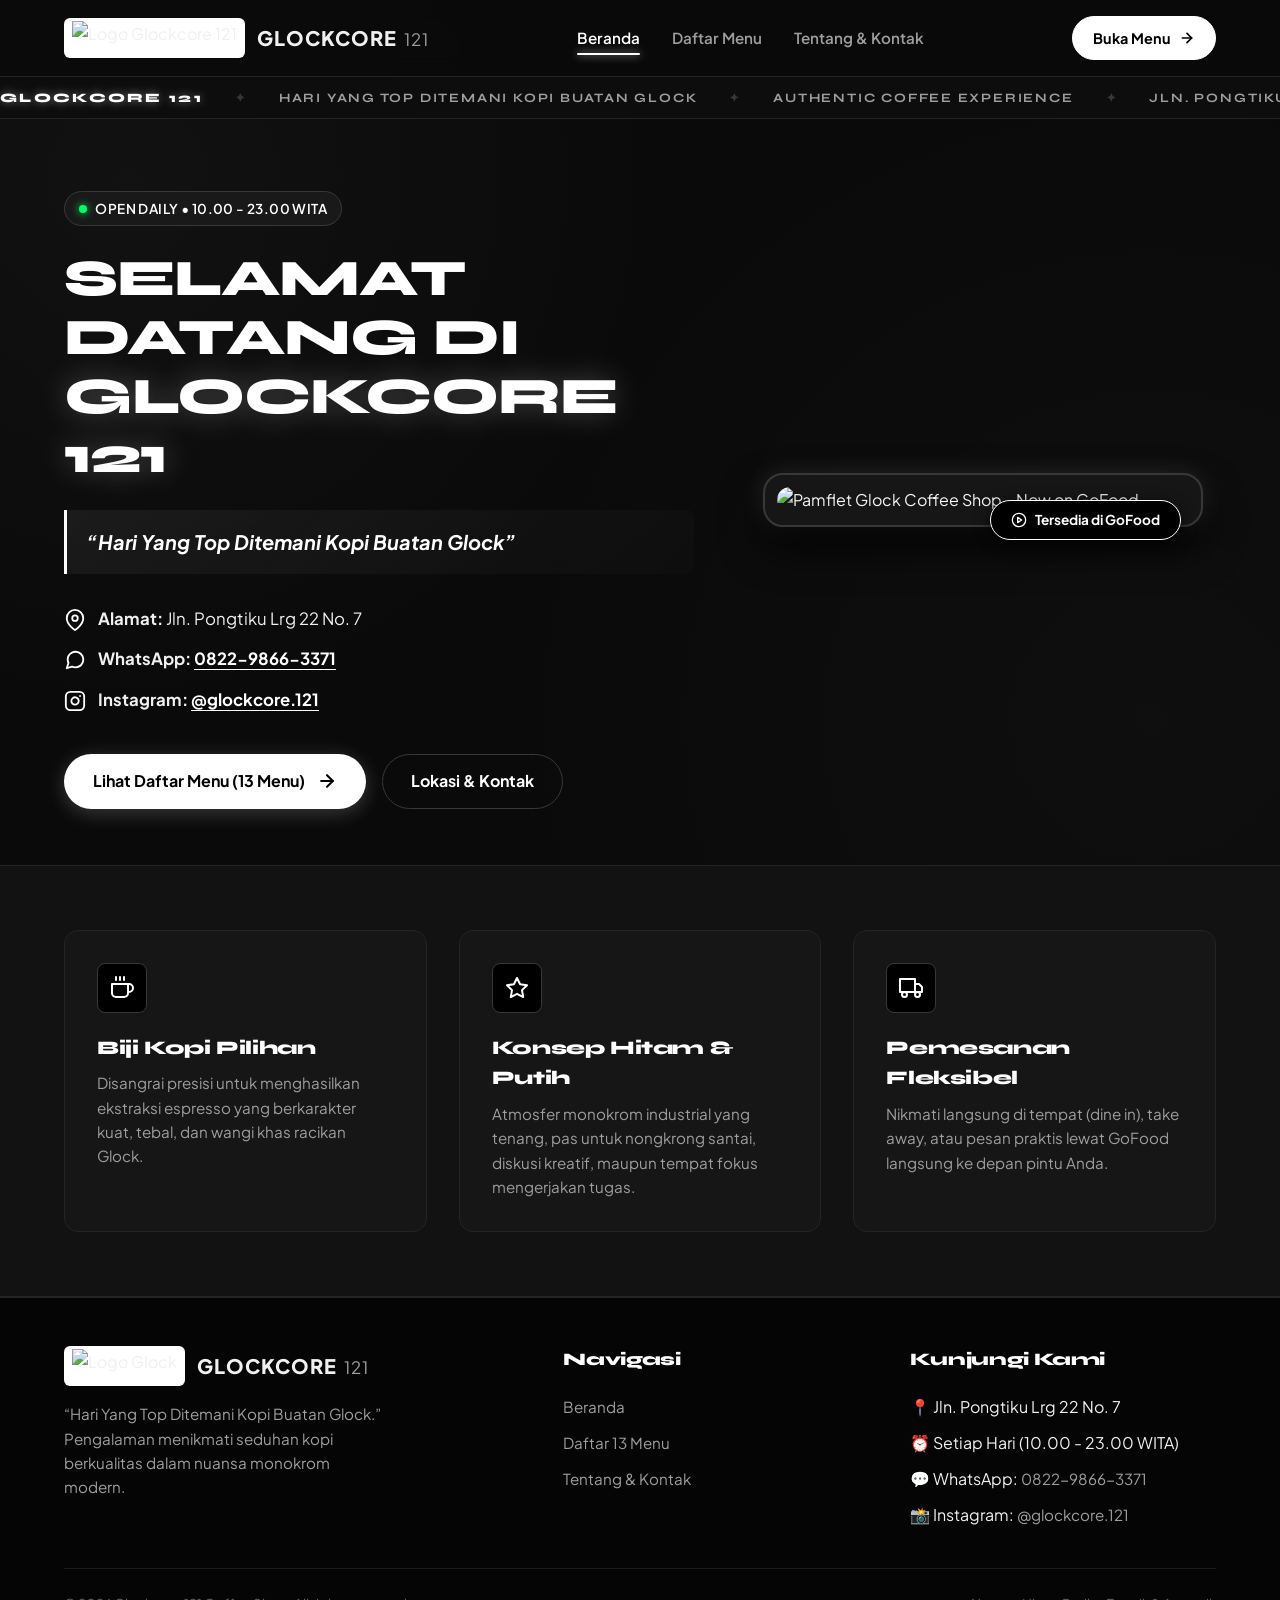
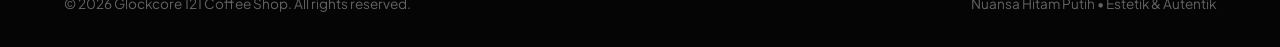
==== commit fd89ef79: "merge: sinkronisasi remote dengan backend PHP dan database XAMPP" ====
--- a/index.html
+++ b/index.html
@@ -83,7 +83,7 @@
     <section class="hero">
       <div class="container hero-grid">
         
-        <!-- Sisi Kiri: Sambutan, Slogan, Alamat, Instagram & Tombol ke Halaman 2 -->
+        <!-- Sisi Kiri: Sambutan, Slogan, Alamat, Kontak & Tombol ke Halaman 2 -->
         <div class="hero-content">
           <div class="badge-tag">
             <span class="dot"></span>
@@ -107,6 +107,14 @@
                 <circle cx="12" cy="10" r="3"></circle>
               </svg>
               <span><strong>Alamat:</strong> Jln. Pongtiku Lrg 22 No. 7</span>
+            </div>
+
+            <!-- WhatsApp Glockcore 121 -->
+            <div class="meta-item">
+              <svg width="22" height="22" viewBox="0 0 24 24" fill="none" stroke="currentColor" stroke-width="2" stroke-linecap="round" stroke-linejoin="round">
+                <path d="M21 11.5a8.38 8.38 0 0 1-.9 3.8 8.5 8.5 0 0 1-7.6 4.7 8.38 8.38 0 0 1-3.8-.9L3 21l1.9-5.7a8.38 8.38 0 0 1-.9-3.8 8.5 8.5 0 0 1 4.7-7.6 8.38 8.38 0 0 1 3.8-.9h.5a8.48 8.48 0 0 1 8 8v.5z"></path>
+              </svg>
+              <span><strong>WhatsApp:</strong> <a href="https://wa.me/6282298663371" target="_blank" rel="noopener noreferrer" class="ig-link">0822-9866-3371</a></span>
             </div>
 
             <!-- Instagram Glockcore 121 -->
@@ -226,6 +234,7 @@
           <ul>
             <li>📍 Jln. Pongtiku Lrg 22 No. 7</li>
             <li>⏰ Setiap Hari (10.00 - 23.00 WITA)</li>
+            <li>💬 WhatsApp: <a href="https://wa.me/6282298663371" target="_blank" rel="noopener noreferrer">0822-9866-3371</a></li>
             <li>📸 Instagram: <a href="https://www.instagram.com/glockcore.121" target="_blank" rel="noopener noreferrer">@glockcore.121</a></li>
           </ul>
         </div>
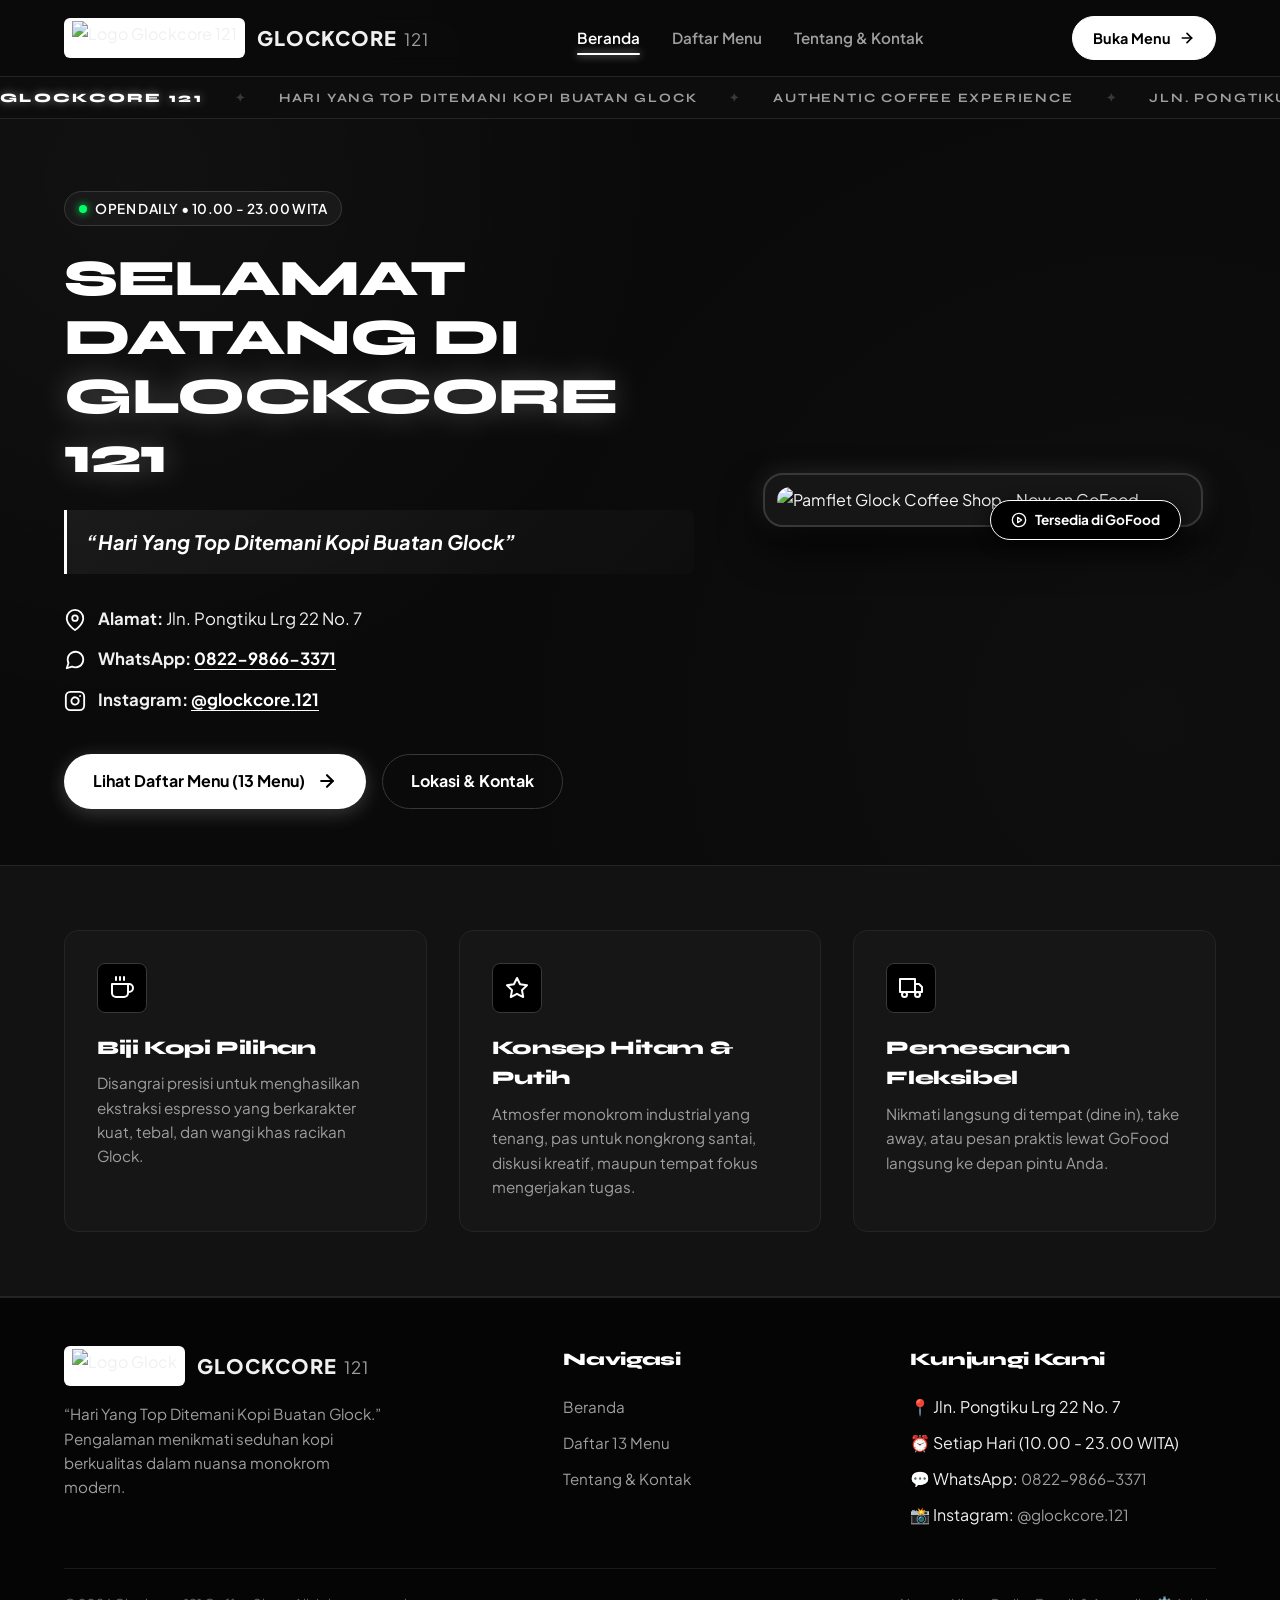
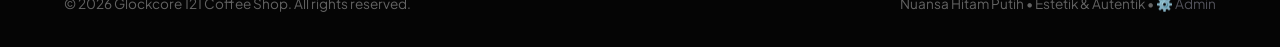
==== commit 58e8c0f9: "feat: tambahkan halaman admin dashboard lengkap dan API manajemen pesanan" ====
--- a/index.html
+++ b/index.html
@@ -242,7 +242,7 @@
 
       <div class="footer-bottom">
         <p>&copy; 2026 Glockcore 121 Coffee Shop. All rights reserved.</p>
-        <p>Nuansa Hitam Putih • Estetik & Autentik</p>
+        <p>Nuansa Hitam Putih • Estetik & Autentik • <a href="admin.html" style="color:#52525b; text-decoration:none;" title="Admin Dashboard">⚙️ Admin</a></p>
       </div>
     </div>
   </footer>
